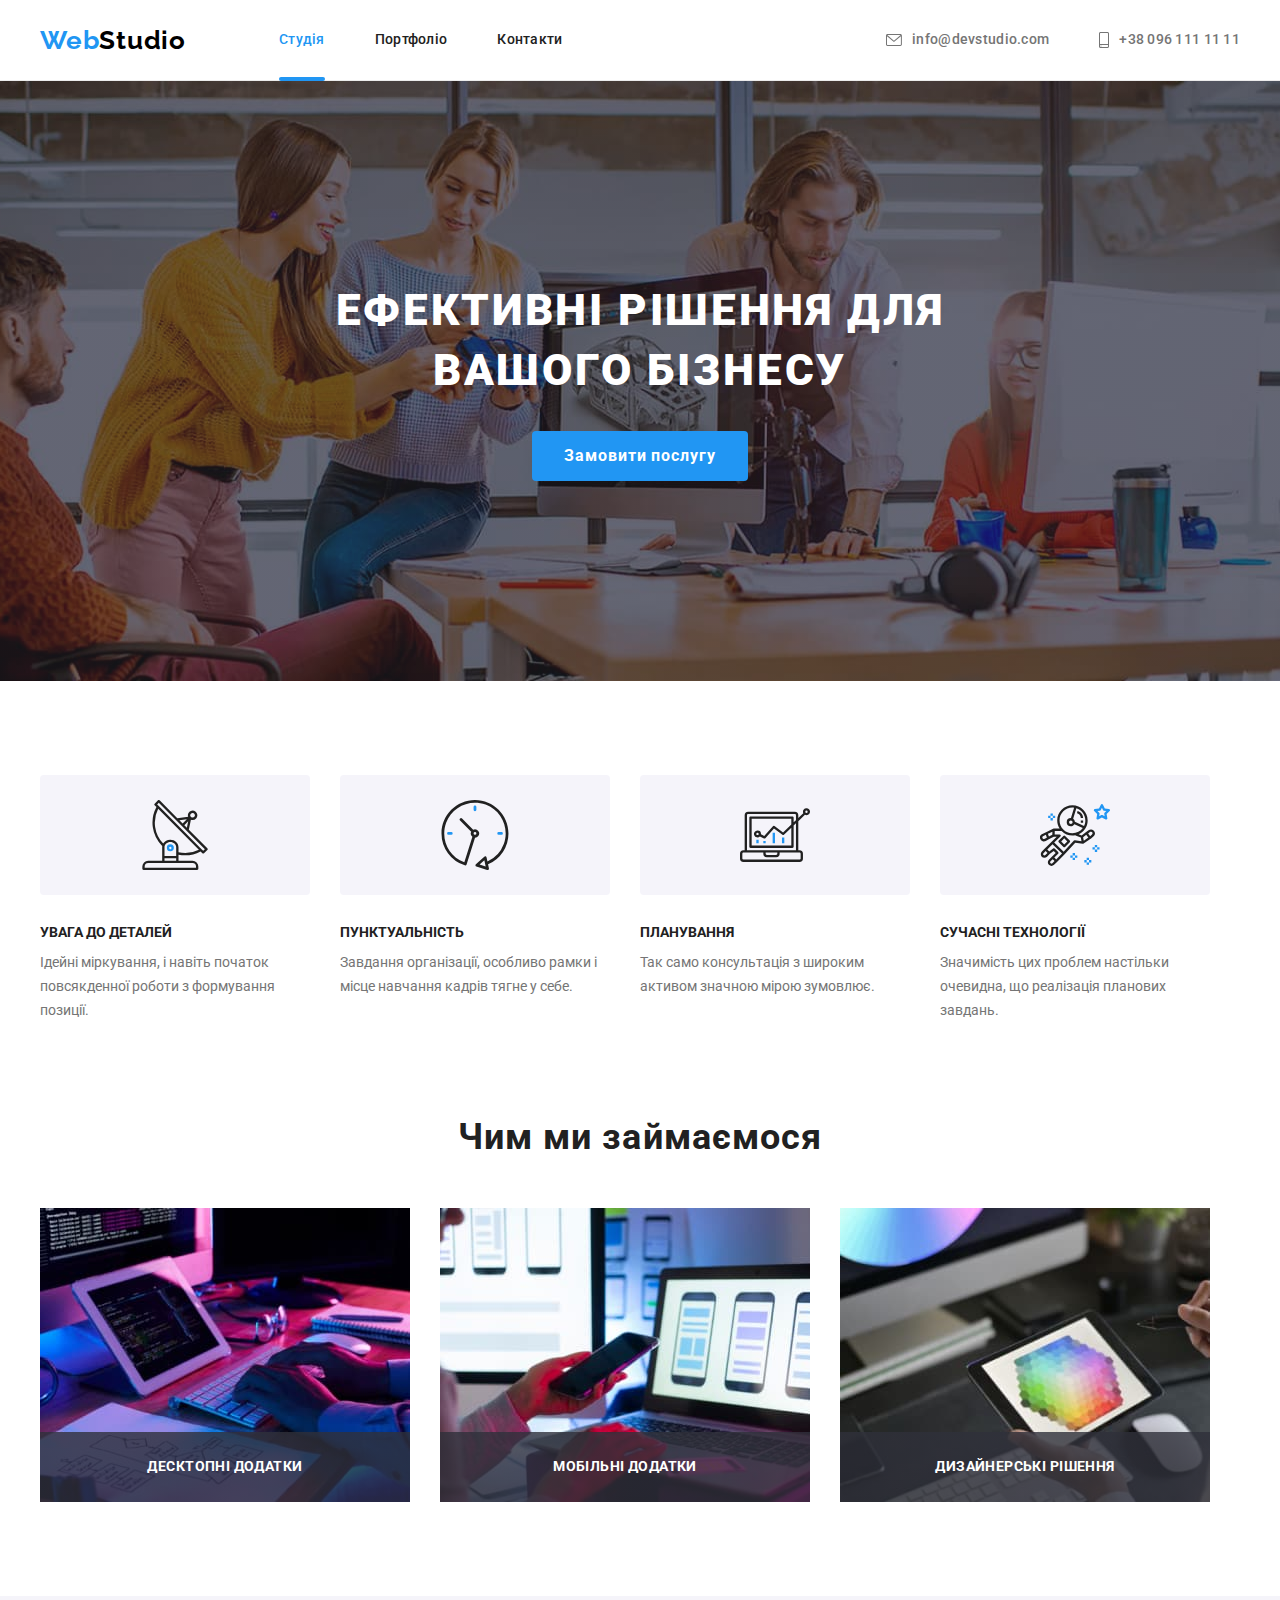
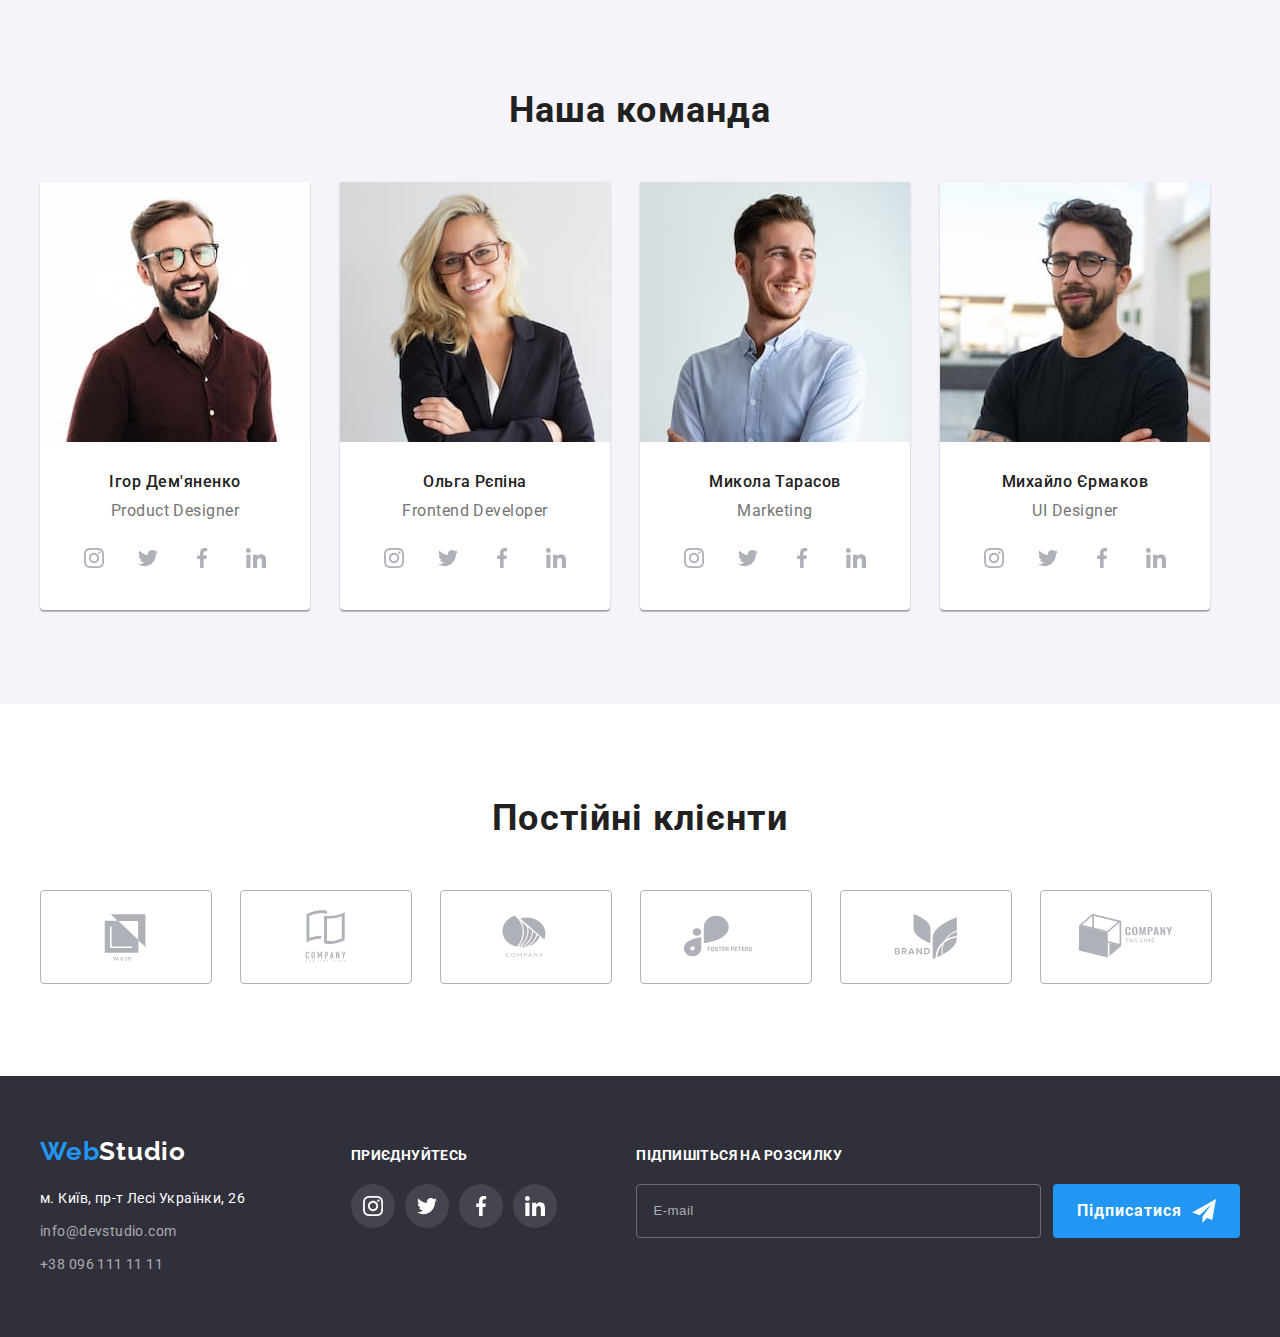
==== index.html @ 38f6484c "Cloned files from hw-06" ====
<!DOCTYPE html>
<html lang="uk">
  <head>
    <meta charset="UTF-8" />
    <meta http-equiv="X-UA-Compatible" content="IE=edge" />
    <meta name="viewport" content="width=device-width, initial-scale=1.0" />
    <title>WebStudio</title>
    <link
      rel="stylesheet"
      href="https://cdnjs.cloudflare.com/ajax/libs/modern-normalize/1.1.0/modern-normalize.min.css"
      integrity="sha512-wpPYUAdjBVSE4KJnH1VR1HeZfpl1ub8YT/NKx4PuQ5NmX2tKuGu6U/JRp5y+Y8XG2tV+wKQpNHVUX03MfMFn9Q=="
      crossorigin="anonymous"
      referrerpolicy="no-referrer"
    />
    <link rel="stylesheet" href="./css/styles.css" />
    <link rel="stylesheet" href="./sass/main.scss" />
    <link rel="preconnect" href="https://fonts.googleapis.com" />
    <link rel="preconnect" href="https://fonts.gstatic.com" crossorigin />
    <link
      href="https://fonts.googleapis.com/css2?family=Raleway:wght@700&family=Roboto:wght@400;500;700;900&display=swap"
      rel="stylesheet"
    />
  </head>
  <body>
    <header class="header">
      <div class="container">
        <nav class="header-navigation">
          <a href="#" class="header-logo"
            ><span class="logo-web">Web</span>Studio</a
          >
          <ul class="nav-list">
            <li><a href="#" class="nav-link active">Студія</a></li>
            <li><a href="./portfolio.html" class="nav-link">Портфоліо</a></li>
            <li><a href="#" class="nav-link">Контакти</a></li>
          </ul>
        </nav>
        <ul class="contacts-list">
          <li class="contact-item">
            <a class="contact-header-link" href="mailto:info@devstudio.com"
              ><svg class="contacts-icon" width="16" height="12">
                <use href="./images/symbol-defs.svg#icon-envelope"></use></svg
              >info@devstudio.com</a
            >
          </li>
          <li class="contact-item">
            <a class="contact-header-link" href="tel:+380961111111"
              ><svg class="contacts-icon" width="10" height="16">
                <use href="./images/symbol-defs.svg#icon-smartphone"></use></svg
              >+38 096 111 11 11</a
            >
          </li>
        </ul>
      </div>
    </header>
    <main class="main">
      <section class="hero">
        <div class="container">
          <h1 class="hero-title">Ефективні рішення для вашого бізнесу</h1>
          <button type="button" class="button" data-modal-open>
            Замовити послугу
          </button>
        </div>
      </section>
      <section class="benefits">
        <div class="container">
          <h2 class="visualy-hidden">Наші переваги</h2>
          <ul class="benefits-list">
            <li class="benefits-item">
              <h3 class="benefits-title">УВАГА ДО ДЕТАЛЕЙ</h3>
              <p class="benefits-description">
                Ідейні міркування, і навіть початок повсякденної роботи з
                формування позиції.
              </p>
            </li>
            <li class="benefits-item">
              <h3 class="benefits-title">ПУНКТУАЛЬНІСТЬ</h3>
              <p class="benefits-description">
                Завдання організації, особливо рамки і місце навчання кадрів
                тягне у себе.
              </p>
            </li>
            <li class="benefits-item">
              <h3 class="benefits-title">ПЛАНУВАННЯ</h3>
              <p class="benefits-description">
                Так само консультація з широким активом значною мірою зумовлює.
              </p>
            </li>
            <li class="benefits-item">
              <h3 class="benefits-title">СУЧАСНІ ТЕХНОЛОГІЇ</h3>
              <p class="benefits-description">
                Значимість цих проблем настільки очевидна, що реалізація
                планових завдань.
              </p>
            </li>
          </ul>
        </div>
      </section>
      <section class="projects">
        <div class="container">
          <h2 class="projects-title">Чим ми займаємося</h2>
          <ul class="projects-list">
            <li class="projects-item">
              <img
                src="./images/desktop-apps.jpg"
                alt="Десктопні додатки"
                width="370"
              />
              <p class="projects-description">десктопні додатки</p>
            </li>
            <li class="projects-item">
              <img
                src="./images/mobile-apps.jpg"
                alt="Мобільні додатки"
                width="370"
              />
              <p class="projects-description">мобільні додатки</p>
            </li>
            <li class="projects-item">
              <img
                src="./images/design-solutions.jpg"
                alt="Дизайнерські рішення"
                width="370"
              />
              <p class="projects-description">дизайнерські рішення</p>
            </li>
          </ul>
        </div>
      </section>
      <section class="team">
        <div class="container">
          <h2 class="team-title">Наша команда</h2>
          <ul class="team-list">
            <li class="team-item">
              <img
                src="./images/ihor-demianenko.jpg"
                alt="Ігор Дем'яненко"
                width="270"
              />
              <div>
                <h3 class="team-member">Ігор Дем'яненко</h3>
                <p lang="en" class="team-member-description">
                  Product Designer
                </p>
                <ul class="team-soc-list">
                  <li class="team-soc-list-item">
                    <a
                      class="team-soc-link"
                      href="https://www.instagram.com/"
                      target="_blank"
                      rel="noopener noreferrer nofolow"
                      ><svg class="team-soc-icon" width="20" height="20">
                        <use
                          href="./images/symbol-defs.svg#icon-instagram"
                        ></use></svg
                    ></a>
                  </li>
                  <li class="team-soc-list-item">
                    <a
                      class="team-soc-link"
                      href="https://twitter.com/?lang=uk"
                      target="_blank"
                      rel="noopener noreferrer nofolow"
                      ><svg class="team-soc-icon" width="20" height="20">
                        <use
                          href="./images/symbol-defs.svg#icon-twitter"
                        ></use></svg
                    ></a>
                  </li>
                  <li class="team-soc-list-item">
                    <a
                      class="team-soc-link"
                      href="https://www.facebook.com/"
                      target="_blank"
                      rel="noopener noreferrer nofolow"
                      ><svg class="team-soc-icon" width="20" height="20">
                        <use
                          href="./images/symbol-defs.svg#icon-facebook"
                        ></use></svg
                    ></a>
                  </li>
                  <li class="team-soc-list-item">
                    <a
                      class="team-soc-link"
                      href="https://www.linkedin.com/"
                      target="_blank"
                      rel="noopener noreferrer nofolow"
                      ><svg class="team-soc-icon" width="20" height="20">
                        <use
                          href="./images/symbol-defs.svg#icon-linkedin"
                        ></use></svg
                    ></a>
                  </li>
                </ul>
              </div>
            </li>
            <li class="team-item">
              <img
                src="./images/olha-repina.jpg"
                alt="Ольга Рєпіна"
                width="270"
              />
              <div>
                <h3 class="team-member">Ольга Рєпіна</h3>
                <p lang="en" class="team-member-description">
                  Frontend Developer
                </p>
                <ul class="team-soc-list">
                  <li class="team-soc-list-item">
                    <a
                      class="team-soc-link"
                      href="https://www.instagram.com/"
                      target="_blank"
                      rel="noopener noreferrer nofolow"
                      ><svg class="team-soc-icon" width="20" height="20">
                        <use
                          href="./images/symbol-defs.svg#icon-instagram"
                        ></use></svg
                    ></a>
                  </li>
                  <li class="team-soc-list-item">
                    <a
                      class="team-soc-link"
                      href="https://twitter.com/?lang=uk"
                      target="_blank"
                      rel="noopener noreferrer nofolow"
                      ><svg class="team-soc-icon" width="20" height="20">
                        <use
                          href="./images/symbol-defs.svg#icon-twitter"
                        ></use></svg
                    ></a>
                  </li>
                  <li class="team-soc-list-item">
                    <a
                      class="team-soc-link"
                      href="https://www.facebook.com/"
                      target="_blank"
                      rel="noopener noreferrer nofolow"
                      ><svg class="team-soc-icon" width="20" height="20">
                        <use
                          href="./images/symbol-defs.svg#icon-facebook"
                        ></use></svg
                    ></a>
                  </li>
                  <li class="team-soc-list-item">
                    <a
                      class="team-soc-link"
                      href="https://www.linkedin.com/"
                      target="_blank"
                      rel="noopener noreferrer nofolow"
                      ><svg class="team-soc-icon" width="20" height="20">
                        <use
                          href="./images/symbol-defs.svg#icon-linkedin"
                        ></use></svg
                    ></a>
                  </li>
                </ul>
              </div>
            </li>
            <li class="team-item">
              <img
                src="./images/mykola-tarasov.jpg"
                alt="Микола Тарасов"
                width="270"
              />
              <div>
                <h3 class="team-member">Микола Тарасов</h3>
                <p lang="en" class="team-member-description">Marketing</p>
                <ul class="team-soc-list">
                  <li class="team-soc-list-item">
                    <a
                      class="team-soc-link"
                      href="https://www.instagram.com/"
                      target="_blank"
                      rel="noopener noreferrer nofolow"
                      ><svg class="team-soc-icon" width="20" height="20">
                        <use
                          href="./images/symbol-defs.svg#icon-instagram"
                        ></use></svg
                    ></a>
                  </li>
                  <li class="team-soc-list-item">
                    <a
                      class="team-soc-link"
                      href="https://twitter.com/?lang=uk"
                      target="_blank"
                      rel="noopener noreferrer nofolow"
                      ><svg class="team-soc-icon" width="20" height="20">
                        <use
                          href="./images/symbol-defs.svg#icon-twitter"
                        ></use></svg
                    ></a>
                  </li>
                  <li class="team-soc-list-item">
                    <a
                      class="team-soc-link"
                      href="https://www.facebook.com/"
                      target="_blank"
                      rel="noopener noreferrer nofolow"
                      ><svg class="team-soc-icon" width="20" height="20">
                        <use
                          href="./images/symbol-defs.svg#icon-facebook"
                        ></use></svg
                    ></a>
                  </li>
                  <li class="team-soc-list-item">
                    <a
                      class="team-soc-link"
                      href="https://www.linkedin.com/"
                      target="_blank"
                      rel="noopener noreferrer nofolow"
                      ><svg class="team-soc-icon" width="20" height="20">
                        <use
                          href="./images/symbol-defs.svg#icon-linkedin"
                        ></use></svg
                    ></a>
                  </li>
                </ul>
              </div>
            </li>
            <li class="team-item">
              <img
                src="./images/myhailo-ermakov.jpg"
                alt="Михайло Єрмаков"
                width="270"
              />
              <div>
                <h3 class="team-member">Михайло Єрмаков</h3>
                <p lang="en" class="team-member-description">UI Designer</p>
                <ul class="team-soc-list">
                  <li class="team-soc-list-item">
                    <a
                      class="team-soc-link"
                      href="https://www.instagram.com/"
                      target="_blank"
                      rel="noopener noreferrer nofolow"
                      ><svg class="team-soc-icon" width="20" height="20">
                        <use
                          href="./images/symbol-defs.svg#icon-instagram"
                        ></use></svg
                    ></a>
                  </li>
                  <li class="team-soc-list-item">
                    <a
                      class="team-soc-link"
                      href="https://twitter.com/?lang=uk"
                      target="_blank"
                      rel="noopener noreferrer nofolow"
                      ><svg class="team-soc-icon" width="20" height="20">
                        <use
                          href="./images/symbol-defs.svg#icon-twitter"
                        ></use></svg
                    ></a>
                  </li>
                  <li class="team-soc-list-item">
                    <a
                      class="team-soc-link"
                      href="https://www.facebook.com/"
                      target="_blank"
                      rel="noopener noreferrer nofolow"
                      ><svg class="team-soc-icon" width="20" height="20">
                        <use
                          href="./images/symbol-defs.svg#icon-facebook"
                        ></use></svg
                    ></a>
                  </li>
                  <li class="team-soc-list-item">
                    <a
                      class="team-soc-link"
                      href="https://www.linkedin.com/"
                      target="_blank"
                      rel="noopener noreferrer nofolow"
                      ><svg class="team-soc-icon" width="20" height="20">
                        <use
                          href="./images/symbol-defs.svg#icon-linkedin"
                        ></use></svg
                    ></a>
                  </li>
                </ul>
              </div>
            </li>
          </ul>
        </div>
      </section>
      <section class="clients">
        <div class="container">
          <h2 class="clients-title">Постійні клієнти</h2>
          <ul class="clients-list">
            <li class="clients-item">
              <a
                class="clients-link"
                href="#"
                target="_blank"
                rel="noopener noreferrer nofolow"
              >
                <svg class="clients-icon" width="106" height="60">
                  <use href="./images/symbol-defs.svg#icon-company1"></use>
                </svg>
              </a>
            </li>
            <li class="clients-item">
              <a
                class="clients-link"
                href="#"
                target="_blank"
                rel="noopener noreferrer nofolow"
              >
                <svg class="clients-icon" width="106" height="60">
                  <use href="./images/symbol-defs.svg#icon-company2"></use>
                </svg>
              </a>
            </li>
            <li class="clients-item">
              <a
                class="clients-link"
                href="#"
                target="_blank"
                rel="noopener noreferrer nofolow"
              >
                <svg class="clients-icon" width="106" height="60">
                  <use href="./images/symbol-defs.svg#icon-company3"></use>
                </svg>
              </a>
            </li>
            <li class="clients-item">
              <a
                class="clients-link"
                href="#"
                target="_blank"
                rel="noopener noreferrer nofolow"
              >
                <svg class="clients-icon" width="106" height="60">
                  <use href="./images/symbol-defs.svg#icon-company4"></use>
                </svg>
              </a>
            </li>
            <li class="clients-item">
              <a
                class="clients-link"
                href="#"
                target="_blank"
                rel="noopener noreferrer nofolow"
              >
                <svg class="clients-icon" width="106" height="60">
                  <use href="./images/symbol-defs.svg#icon-company5"></use>
                </svg>
              </a>
            </li>
            <li class="clients-item">
              <a
                class="clients-link"
                href="#"
                target="_blank"
                rel="noopener noreferrer nofolow"
              >
                <svg class="clients-icon" width="106" height="60">
                  <use href="./images/symbol-defs.svg#icon-company6"></use>
                </svg>
              </a>
            </li>
          </ul>
        </div>
      </section>
    </main>
    <footer class="footer">
      <div class="container">
        <div class="footer-adress-section">
          <a href="#" class="footer-logo"
            ><span class="logo-web">Web</span>Studio</a
          >
          <address class="address">
            <ul class="address-list">
              <li class="address-item">
                <a
                  href="https://goo.gl/maps/hwoyvG3h6WkW7fARA"
                  target="_blank"
                  rel="noopener noreferrer nofolow"
                  class="map-link"
                >
                  м. Київ, пр-т Лесі Українки, 26
                </a>
              </li>
              <li class="address-item">
                <a href="mailto:info@devstudio.com" class="address-link"
                  >info@devstudio.com</a
                >
              </li>
              <li class="address-item">
                <a href="tel:+380961111111" class="address-link"
                  >+38 096 111 11 11</a
                >
              </li>
            </ul>
          </address>
        </div>
        <div class="footer-soc-section">
          <p class="footer-soc-description">приєднуйтесь</p>
          <ul class="footer-soc-list">
            <li class="footer-soc-list-item">
              <a
                class="footer-soc-link"
                href="https://www.instagram.com/"
                target="_blank"
                rel="noopener noreferrer nofolow"
                ><svg class="footer-soc-icon" width="20" height="20">
                  <use
                    href="./images/symbol-defs.svg#icon-instagram"
                  ></use></svg
              ></a>
            </li>
            <li class="footer-soc-list-item">
              <a
                class="footer-soc-link"
                href="https://twitter.com/?lang=uk"
                target="_blank"
                rel="noopener noreferrer nofolow"
                ><svg class="footer-soc-icon" width="20" height="20">
                  <use href="./images/symbol-defs.svg#icon-twitter"></use></svg
              ></a>
            </li>
            <li class="footer-soc-list-item">
              <a
                class="footer-soc-link"
                href="https://www.facebook.com/"
                target="_blank"
                rel="noopener noreferrer nofolow"
                ><svg class="footer-soc-icon" width="20" height="20">
                  <use href="./images/symbol-defs.svg#icon-facebook"></use></svg
              ></a>
            </li>
            <li class="footer-soc-list-item">
              <a
                class="footer-soc-link"
                href="https://www.linkedin.com/"
                target="_blank"
                rel="noopener noreferrer nofolow"
                ><svg class="footer-soc-icon" width="20" height="20">
                  <use href="./images/symbol-defs.svg#icon-linkedin"></use></svg
              ></a>
            </li>
          </ul>
        </div>
        <div class="foter-sub-section">
          <p class="footer-sub-description">Підпишіться на розсилку</p>
          <div class="footer-sub-form">
            <input class="footer-sub-input" type="text" placeholder="E-mail" />
            <button class="button subscribe">
              Підписатися
              <svg width="24" height="24">
                <use href="./images/symbol-defs.svg#icon-plain"></use>
              </svg>
            </button>
          </div>
        </div>
      </div>
    </footer>
    <div class="backdrop is-hidden" data-modal>
      <div class="modal-window">
        <button class="close-modal" type="button" data-modal-close>
          <svg class="close-icon" width="18" height="18">
            <use href="./images/symbol-defs.svg#icon-close"></use>
          </svg>
        </button>
        <p class="modal-title">Залиште свої дані, ми вам передзвонимо</p>
        <form class="modal-form">
          <div class="modal-field">
            <label class="modal-lable" for="user-name">Ім'я</label>
            <div class="input-wrap">
              <input
                class="modal-input"
                type="text"
                name="user-name"
                id="user-name"
              />
              <svg class="modal-icon" width="18" height="18">
                <use href="./images/symbol-defs.svg#icon-user"></use>
              </svg>
            </div>
          </div>
          <div class="modal-field">
            <label class="modal-lable" for="user-tel">Телефон</label>
            <div class="input-wrap">
              <input
                class="modal-input"
                type="text"
                name="user-tel"
                id="user-tel"
              />
              <svg class="modal-icon" width="18" height="18">
                <use href="./images/symbol-defs.svg#icon-phone"></use>
              </svg>
            </div>
          </div>
          <div class="modal-field">
            <label class="modal-lable" for="user-email">Пошта</label>
            <div class="input-wrap">
              <input
                class="modal-input"
                type="text"
                name="user-email"
                id="user-email"
              />
              <svg class="modal-icon" width="18" height="18">
                <use href="./images/symbol-defs.svg#icon-email"></use>
              </svg>
            </div>
          </div>
          <div class="modal-textarea-wrap">
            <label class="modal-lable" for="user-comments">Коментар</label>
            <textarea
              class="modal-textarea"
              name="user-comments"
              placeholder="Введіть текст"
              id="user-comments"
            ></textarea>
          </div>
          <div class="modal-conditions-wrap">
            <input
              class="input-check visualy-hidden"
              type="checkbox"
              name="conditions"
              id="conditions"
            />
            <label class="form-conditions" for="conditions">
              <span>
                <svg class="modal-check-icon" width="16" height="15">
                  <use href="./images/symbol-defs.svg#icon-checkbox"></use>
                </svg>
              </span>
              Погоджуюся з розсилкою та приймаю
            </label>
            <a class="form-conditions-link" href="#">Умови договору</a>
          </div>
          <div class="modal-button-wrap">
            <button class="button modal" type="submit">Відправити</button>
          </div>
        </form>
      </div>
    </div>
    <script src="./js/modal.js"></script>
  </body>
</html>
---- css/styles.css ----
/* колір заголовків #212121 */
/* колір вторинного тексту #757575 */
/* колір акцентів #2196F3 */
/* колір ховеру фокусу #188ce8 */
/* колір основного фона #FFFFFF */
/* колір вторинного фона #2F303A */
/* колір акцентованого фону #F5F4FA */
/* колір обводки #eeeeee */

:root {
  --title-text-color: #212121;
  --paragraph-text-color: #757575;
  --secondary-text-color: #ffffff;
  --accent-color: #2196f3;
  --hover-focus-color: #188ce8;
  --background-main-color: #ffffff;
  --background-footer-color: #2f303a;
  --background-secondary-color: #f5f4fa;
  --border-item-color: #eeeeee;
  --secondary-icon-color: #afb1b8;
  --main-font: 'Roboto';
}

p,
h1,
h2,
h3,
h4,
h5,
h6 {
  margin: 0;
}

ul,
ol {
  margin: 0;
  padding-left: 0;
}

address {
  font-style: normal;
}

img {
  display: block;
  max-width: 100%;
  height: auto;
}

body {
  margin: 0;
  background: var(--background-main-color);
  color: var(--title-text-color);
  font-family: var(--main-font), sans-serif;
}
.container {
  margin: 0 auto;
  width: 1200px;
  padding-left: 15px;
  padding-right: 15px;
}

/* ---------------------- buttons ---------------------- */
.button {
  padding: 10px 32px;
  border-radius: 4px;
  border: 0px;
  font-family: inherit;
  font-weight: 700;
  font-size: 16px;
  line-height: 1.88;
  letter-spacing: 0.06em;
  color: var(--secondary-text-color);
  background-color: var(--accent-color);
  cursor: pointer;
  transition-property: background-color;
  transition-duration: 250ms;
  transition-timing-function: cubic-bezier(0.4, 0, 0.2, 1);
}
.modal {
  padding: 10px 52px;
}
.subscribe {
  padding: 10px 24px;
  display: flex;
  align-items: center;
  gap: 10px;
  fill: var(--background-main-color);
}
.button:hover {
  background-color: var(--hover-focus-color);
}
.button:focus {
  background-color: var(--hover-focus-color);
}
.button-secondary {
  padding: 6px 25px;
  border-radius: 4px;
  border: 0px;
  font-family: inherit;
  font-weight: 500;
  font-size: 16px;
  line-height: 1.62;
  color: var(--title-text-color);
  background-color: var(--background-secondary-color);
  cursor: pointer;
  transition-property: color, background-color, box-shadow;
  transition-duration: 250ms;
  transition-timing-function: cubic-bezier(0.4, 0, 0.2, 1);
}
.button-secondary:hover {
  color: var(--secondary-text-color);
  background-color: var(--accent-color);
  box-shadow: 0px 3px 1px rgba(0, 0, 0, 0.1), 0px 1px 2px rgba(0, 0, 0, 0.08),
    0px 2px 2px rgba(0, 0, 0, 0.12);
}
.button-secondary:focus {
  color: var(--secondary-text-color);
  background-color: var(--accent-color);
  box-shadow: 0px 3px 1px rgba(0, 0, 0, 0.1), 0px 1px 2px rgba(0, 0, 0, 0.08),
    0px 2px 2px rgba(0, 0, 0, 0.12);
}

/* ----------------------- header ---------------------- */
.header {
  background: var(--background-main-color);
  border-bottom: 1px solid #ececec;
}

.header > .container {
  display: flex;
  justify-content: space-between;
}
.header-navigation {
  display: flex;
  align-items: center;
}
.header-logo {
  margin-right: 93px;

  font-family: 'Raleway';
  font-weight: 700;
  font-size: 26px;
  line-height: 1.19;
  text-decoration: none;
  letter-spacing: 0.03em;

  color: #000000;
}
.logo-web {
  color: var(--accent-color);
}

/* ------------------------------ navigation ---------------------------------- */
.nav-list {
  display: flex;
  list-style: none;
  gap: 50px;
}
.nav-link {
  display: block;
  padding-top: 32px;
  padding-bottom: 32px;
  font-weight: 500;
  font-size: 14px;
  line-height: 1.14;
  letter-spacing: 0.02em;
  text-decoration: none;
  color: var(--title-text-color);
  outline: 0;
  position: relative;

  transition-property: color;
  transition-duration: 250ms;
  transition-timing-function: cubic-bezier(0.4, 0, 0.2, 1);
}

.nav-link:hover {
  color: var(--accent-color);
}

.nav-link:focus {
  color: var(--accent-color);
}

.nav-link.active {
  color: var(--accent-color);
}

.nav-link::before {
  content: '';
  width: 100%;
  height: 4px;
  border-radius: 2px;
  background-color: var(--accent-color);
  position: absolute;
  bottom: -1px;
  transform: scaleX(0);
  opacity: 0;
  transition-property: transform, opacity;
  transition-duration: 250ms;
  transition-timing-function: cubic-bezier(0.4, 0, 0.2, 1);
}
.nav-link:hover::before,
.nav-link:focus::before {
  transform: scaleX(1);
  opacity: 1;
}

.active::before {
  transform: scaleX(1);
  opacity: 1;
}

/* ---------------------------- header contacts ------------------------------- */
.contacts-list {
  display: flex;
  align-items: center;
  gap: 50px;
  list-style: none;
}

.contact-header-link {
  display: flex;
  align-items: center;
  gap: 10px;
  padding-top: 32px;
  padding-bottom: 32px;
  font-weight: 500;
  font-size: 14px;
  line-height: 1.14;
  letter-spacing: 0.02em;
  color: var(--paragraph-text-color);
  text-decoration: none;
  outline: 0;

  transition-property: color;
  transition-duration: 250ms;
  transition-timing-function: cubic-bezier(0.4, 0, 0.2, 1);
}

.contacts-icon {
  fill: currentColor;
  transition-property: fill;
  transition-duration: 250ms;
  transition-timing-function: cubic-bezier(0.4, 0, 0.2, 1);
}

.contact-header-link:hover,
.contact-header-link:focus {
  color: var(--accent-color);
}

/* --------------------------------- hero ------------------------------------- */
.hero {
  padding-top: 200px;
  padding-bottom: 200px;
  margin: 0 auto;

  text-align: center;
  background-color: var(--background-footer-color);
  background-image: linear-gradient(
      rgba(47, 48, 58, 0.4),
      rgba(47, 48, 58, 0.4)
    ),
    url(../images/hero-background.jpg);
  background-repeat: no-repeat;
  background-position: center;
  background-size: cover;
  max-width: 1600px;
}

.hero-title {
  margin-bottom: 30px;
  margin-left: auto;
  margin-right: auto;
  width: 696px;

  font-weight: 900;
  font-size: 44px;
  line-height: 1.36;

  letter-spacing: 0.06em;
  text-transform: uppercase;

  color: var(--secondary-text-color);
}

/* -------------------------------- benefits ---------------------------------- */
.benefits {
  padding-top: 94px;
  padding-bottom: 94px;
}
.visualy-hidden {
  position: absolute;
  white-space: nowrap;
  width: 1px;
  height: 1px;
  overflow: hidden;
  border: 0;
  padding: 0;
  clip: rect(0 0 0 0);
  clip-path: inset(50%);
  margin: -1px;
}

.benefits-list {
  display: flex;
  gap: 30px;
  list-style: none;
}
.benefits-item {
  width: 270px;
}

.benefits-item:nth-child(1)::before {
  content: '';
  display: block;
  width: 270px;
  height: 120px;
  border-radius: 4px;
  background-image: url(../images/sputnik.svg);
  background-color: var(--background-secondary-color);
  background-repeat: no-repeat;
  background-position: center;
  margin-bottom: 30px;
}

.benefits-item:nth-child(2)::before {
  content: '';
  display: block;
  width: 270px;
  height: 120px;
  border-radius: 4px;
  background-image: url(../images/clock.svg);
  background-color: var(--background-secondary-color);
  background-repeat: no-repeat;
  background-position: center;
  margin-bottom: 30px;
}
.benefits-item:nth-child(3)::before {
  content: '';
  display: block;
  width: 270px;
  height: 120px;
  border-radius: 4px;
  background-image: url(../images/diagram.svg);
  background-color: var(--background-secondary-color);
  background-repeat: no-repeat;
  background-position: center;
  margin-bottom: 30px;
}
.benefits-item:nth-child(4)::before {
  content: '';
  display: block;
  width: 270px;
  height: 120px;
  border-radius: 4px;
  background-image: url(../images/astronaut.svg);
  background-color: var(--background-secondary-color);
  background-repeat: no-repeat;
  background-position: center;
  margin-bottom: 30px;
}

.benefits-title {
  margin-bottom: 10px;

  font-weight: 700;
  font-size: 14px;
  line-height: 1.14;
  text-transform: uppercase;
}
.benefits-description {
  font-size: 14px;
  line-height: 1.71;
  color: var(--paragraph-text-color);
}

/* ------------------------------- projects ----------------------------------- */
.projects {
  padding-top: 0px;
  padding-bottom: 94px;
}
.projects-title {
  margin-bottom: 50px;

  font-weight: 700;
  font-size: 36px;
  line-height: 1.16;
  text-align: center;
  letter-spacing: 0.03em;
}
.projects-list {
  display: flex;
  gap: 30px;

  list-style: none;
}

.projects-item {
  position: relative;
}

.projects-description {
  font-weight: 700;
  font-size: 14px;
  line-height: 1.14;
  letter-spacing: 0.03em;
  text-align: center;
  text-transform: uppercase;
  color: var(--secondary-text-color);

  position: absolute;
  bottom: 0;
  width: 100%;
  height: 70px;
  display: flex;
  align-items: center;
  justify-content: center;

  background-image: linear-gradient(
    rgba(47, 48, 58, 0.8),
    rgba(47, 48, 58, 0.8)
  );
}

/* --------------------------------- team ------------------------------------- */
.team {
  padding-top: 94px;
  padding-bottom: 94px;

  background-color: var(--background-secondary-color);
}
.team-title {
  margin-bottom: 50px;

  font-weight: 700;
  font-size: 36px;
  line-height: 1.16;
  text-align: center;
  letter-spacing: 0.03em;
}
.team-list {
  display: flex;
  gap: 30px;
  list-style: none;
}
.team-item {
  border-radius: 0px 0px 4px 4px;
  box-shadow: 0px 1px 3px rgba(0, 0, 0, 0.12), 0px 1px 1px rgba(0, 0, 0, 0.14),
    0px 2px 1px rgba(0, 0, 0, 0.2);

  text-align: center;

  width: 270px;
  background-color: var(--background-main-color);
}

.team-item > div {
  padding-top: 30px;
  padding-bottom: 30px;
}

.team-member {
  margin-bottom: 10px;

  font-weight: 500;
  font-size: 16px;
  line-height: 1.19;

  letter-spacing: 0.03em;
}
.team-member-description {
  line-height: 1.19;
  letter-spacing: 0.03em;

  margin-bottom: 16px;

  color: var(--paragraph-text-color);
}

.team-soc-list {
  display: flex;
  justify-content: center;
  gap: 10px;
  list-style: none;
}
.team-soc-list-item {
  width: 44px;
  height: 44px;
}

.team-soc-link {
  width: 100%;
  height: 100%;
  display: flex;
  justify-content: center;
  align-items: center;
  border-radius: 50%;
  fill: var(--secondary-icon-color);
  outline: 0;

  transition-property: fill, background-color;
  transition-duration: 250ms;
  transition-timing-function: cubic-bezier(0.4, 0, 0.2, 1);
}

.team-soc-link:focus,
.team-soc-link:hover {
  background-color: var(--accent-color);
  fill: #ffffff;
}

/* ------------------------------ clients ------------------------------------ */
.clients {
  padding-top: 94px;
  padding-bottom: 94px;
}

.clients-title {
  margin-bottom: 50px;

  font-weight: 700;
  font-size: 36px;
  line-height: 1.16;
  text-align: center;
  letter-spacing: 0.03em;
}

.clients-list {
  display: flex;
  gap: 30px;
  list-style: none;
}

.clients-item {
  width: 170px;
  height: 92px;
}

.clients-link {
  display: flex;
  width: 100%;
  height: 100%;
  border: 1px solid var(--secondary-icon-color);
  border-radius: 4px;
  align-items: center;
  justify-content: center;
  transition-property: border;
  transition-duration: 250ms;
  transition-timing-function: cubic-bezier(0.4, 0, 0.2, 1);
  outline: 0;
}

.clients-icon {
  fill: var(--secondary-icon-color);
  transition-property: fill;
  transition-duration: 250ms;
  transition-timing-function: cubic-bezier(0.4, 0, 0.2, 1);
}

.clients-link:hover .clients-icon {
  fill: var(--hover-focus-color);
}
.clients-link:focus .clients-icon {
  fill: var(--hover-focus-color);
}
.clients-link:hover {
  border: 1px solid var(--hover-focus-color);
}
.clients-link:focus {
  border: 1px solid var(--hover-focus-color);
}

/* ------------------------------- footer ------------------------------------ */
.footer {
  padding: 60px 0px;
  background-color: var(--background-footer-color);
}

.footer > .container {
  display: flex;
  align-items: baseline;
}
.footer-adress-section {
  margin-right: auto;
}
.footer-logo {
  display: inline-block;
  margin-bottom: 20px;
  font-family: 'Raleway';
  font-weight: 700;
  font-size: 26px;
  line-height: 1.19;
  text-decoration: none;
  letter-spacing: 0.03em;
  color: var(--secondary-text-color);
  text-decoration: none;
}
.address {
  width: 231px;
  font-style: normal;
}
.address-list {
  list-style: none;
}
.address-item:not(:last-child) {
  margin-bottom: 9px;
}
.map-link {
  font-size: 14px;
  line-height: 1.71;
  letter-spacing: 0.03em;
  color: var(--secondary-text-color);
  text-decoration: none;

  transition-property: color;
  transition-duration: 250ms;
  transition-timing-function: cubic-bezier(0.4, 0, 0.2, 1);
}
.map-link:hover {
  color: var(--accent-color);
}
.map-link:focus {
  color: var(--accent-color);
}
.address-link {
  font-size: 14px;
  line-height: 1.71;
  letter-spacing: 0.03em;
  color: rgba(255, 255, 255, 0.6);
  text-decoration: none;
  transition-property: color;
  transition-duration: 250ms;
  transition-timing-function: cubic-bezier(0.4, 0, 0.2, 1);
}
.address-link:hover {
  color: var(--accent-color);
}
.address-link:focus {
  color: var(--accent-color);
}
.footer-soc-section {
  margin-right: auto;
}
.footer-soc-description {
  margin-bottom: 20px;
  font-weight: 700;
  font-size: 14px;
  line-height: 1.14;
  letter-spacing: 0.03em;
  text-transform: uppercase;
  color: var(--secondary-text-color);
}
.footer-soc-list {
  display: flex;
  gap: 10px;
  list-style: none;
}
.footer-soc-list-item {
  width: 44px;
  height: 44px;
}

.footer-soc-link {
  display: flex;
  justify-content: center;
  align-items: center;
  border-radius: 50%;
  background-color: rgba(255, 255, 255, 0.1);
  width: 100%;
  height: 100%;
  fill: #ffffff;
  outline: 0;
  transition-property: background-color;
  transition-duration: 250ms;
  transition-timing-function: cubic-bezier(0.4, 0, 0.2, 1);
}
.footer-soc-link:hover,
.footer-soc-link:focus {
  background-color: var(--hover-focus-color);
  border-radius: 50%;
}
.footer-sub-description {
  margin-bottom: 20px;
  font-weight: 700;
  font-size: 14px;
  line-height: 1.14;
  letter-spacing: 0.03em;
  text-transform: uppercase;
  color: var(--secondary-text-color);
}
.footer-sub-form {
  display: flex;
  gap: 12px;
}
.footer-sub-input {
  color: var(--secondary-text-color);
  line-height: 1.25;
  letter-spacing: 0.03em;
  width: 385px;
  height: 50px;
  border: 1px solid rgba(255, 255, 255, 0.3);
  border-radius: 4px;
  background-color: transparent;
  padding-left: 16px;
  outline: none;
  transition-property: border-color;
  transition-duration: 250ms;
  transition-timing-function: cubic-bezier(0.4, 0, 0.2, 1);
}
.footer-sub-input::placeholder {
  line-height: 1.25;
  letter-spacing: 0.03em;
  color: rgba(255, 255, 255, 0.6);
}
.footer-sub-input:hover,
.footer-sub-input:focus {
  border-color: var(--accent-color);
}

/* --------------------- portfolio second page -------------------- */
.portfolio {
  padding-top: 94px;
  padding-bottom: 94px;
}
.filter-buttons {
  display: flex;
  gap: 8px;
  justify-content: center;
  text-align: center;
  margin-bottom: 50px;
  list-style: none;
}

.portfolio-list {
  display: flex;
  flex-wrap: wrap;
  gap: 30px;
  list-style: none;
}

.portfolio-item {
  width: 370px;
}

.portfolio-link {
  display: block;
  text-decoration: none;
  outline: 0;

  transition-property: box-shadow;
  transition-duration: 250ms;
  transition-timing-function: cubic-bezier(0.4, 0, 0.2, 1);
}

.portfolio-link:hover,
.portfolio-link:focus {
  box-shadow: 0px 1px 1px rgba(0, 0, 0, 0.12), 0px 4px 4px rgba(0, 0, 0, 0.06),
    1px 4px 6px rgba(0, 0, 0, 0.16);
}

.portfolio-item-border {
  padding: 20px 24px;
  border-right: 1px solid var(--border-item-color);
  border-bottom: 1px solid var(--border-item-color);
  border-left: 1px solid var(--border-item-color);
}
.portfolio-title {
  margin-bottom: 4px;

  font-size: 18px;
  line-height: 2;
  letter-spacing: 0.06em;

  color: var(--title-text-color);
}
.portfolio-description {
  line-height: 1.88;
  letter-spacing: 0.03em;
  color: var(--paragraph-text-color);
}
.portfolio-animation-box {
  position: relative;
  overflow: hidden;
}
.overlay {
  display: flex;
  position: absolute;
  top: 0;
  height: 100%;
  padding: 63px 24px;
  overflow: auto;
  font-size: 18px;
  line-height: 1.56;
  letter-spacing: 0.03em;
  color: var(--secondary-text-color);
  background-color: rgba(33, 150, 243, 0.9);
  transform: translateY(101%);
  transition-property: transform;
  transition-duration: 250ms;
  transition-timing-function: cubic-bezier(0.4, 0, 0.2, 1);
}
.portfolio-link:hover .overlay,
.portfolio-link:focus .overlay {
  transform: translate(0);
}

/* ---------------------------- MODAL ------------------------------ */
.backdrop {
  width: 100%;
  height: 100%;
  background-color: rgba(0, 0, 0, 0.2);
  position: fixed;
  top: 0;
  transition-property: opacity, visibility;
  transition-duration: 250ms;
  transition-timing-function: cubic-bezier(0.4, 0, 0.2, 1);
}
.modal-window {
  width: 528px;
  min-height: 581px;
  background-color: var(--background-main-color);
  border-radius: 4px;
  position: absolute;
  top: 50%;
  left: 50%;
  padding: 40px;
  transform: translate(-50%, -50%) scale(1);
  transition-property: transform, border-radius;
  transition-duration: 250ms;
  transition-timing-function: cubic-bezier(0.4, 0, 0.2, 1);
}
.backdrop.is-hidden .modal-window {
  transform: translate(-50%, -50%) scale(0);
  border-radius: 50%;
}
.close-modal {
  width: 30px;
  height: 30px;
  border-radius: 50%;
  border: 1px solid rgba(0, 0, 0, 0.1);
  background-color: transparent;
  cursor: pointer;
  display: flex;
  align-items: center;
  justify-content: center;
  position: absolute;
  right: 8px;
  top: 8px;
  outline: 0;
  transition-property: background-color, fill;
  transition-duration: 250ms;
  transition-timing-function: cubic-bezier(0.4, 0, 0.2, 1);
}
.close-modal:hover,
.close-modal:focus {
  background-color: var(--accent-color);
  fill: var(--background-main-color);
}

.is-hidden {
  opacity: 0;
  visibility: hidden;
  pointer-events: none;
}
.modal-title {
  font-weight: 700;
  font-size: 20px;
  line-height: 1.15;
  text-align: center;
  letter-spacing: 0.03em;
  margin-bottom: 12px;
}
.modal-input {
  width: 100%;
  height: 40px;
  padding-left: 42px;
  border: 1px solid rgba(33, 33, 33, 0.2);
  border-radius: 4px;
  font-size: 12px;
  line-height: 14px;
  letter-spacing: 1.16;
  outline: transparent;
  transition-property: border-color;
  transition-duration: 250ms;
  transition-timing-function: cubic-bezier(0.4, 0, 0.2, 1);
}
.modal-input:focus,
.modal-input:hover {
  border-color: var(--accent-color);
}
.modal-input:focus + .modal-icon,
.modal-input:hover + .modal-icon {
  fill: var(--accent-color);
}
.modal-textarea {
  width: 100%;
  height: 120px;
  padding: 12px 16px;
  border: 1px solid rgba(33, 33, 33, 0.2);
  border-radius: 4px;
  resize: none;
  font-size: 12px;
  line-height: 14px;
  letter-spacing: 1.16;
  outline: transparent;
  transition-property: border-color;
  transition-duration: 250ms;
  transition-timing-function: cubic-bezier(0.4, 0, 0.2, 1);
}
.modal-textarea:focus,
.modal-textarea:hover {
  border-color: var(--accent-color);
}
.modal-textarea::placeholder {
  font-size: 12px;
  line-height: 14px;
  letter-spacing: 1.16;
  color: rgba(117, 117, 117, 0.5);
}
.modal-textarea-wrap {
  margin-bottom: 20px;
}
.modal-lable {
  font-size: 12px;
  line-height: 1.16;
  letter-spacing: 0.01em;
  color: var(--paragraph-text-color);
}
.modal-field {
  margin-bottom: 10px;
}
.input-wrap {
  position: relative;
  display: flex;
  align-items: center;
}
.modal-icon {
  position: absolute;
  left: 12px;
  top: 50%;
  transform: translateY(-50%);
}
.modal-conditions-wrap {
  display: flex;
  margin-bottom: 30px;
  align-items: center;
  justify-content: center;
}
.form-conditions {
  font-size: 14px;
  line-height: 1.71;
  letter-spacing: 0.03em;
  color: var(--paragraph-text-color);
  display: flex;
  align-items: center;
  gap: 8px;
}
.form-conditions-link {
  font-size: 14px;
  line-height: 1.71;
  letter-spacing: 0.03em;
  color: var(--accent-color);
  margin-left: 5px;
}
.modal-button-wrap {
  text-align: center;
}

.form-conditions span {
  width: 16px;
  height: 15px;
  border: 2px solid var(--title-text-color);
  border-radius: 2px;
  display: flex;
  align-items: center;
  justify-content: center;
  fill: transparent;
}

.input-check:checked + .form-conditions span {
  fill: var(--background-main-color);
  background-color: var(--accent-color);
  border-color: transparent;
}

.input-check:focus + .form-conditions span {
  border-color: var(--accent-color);
}
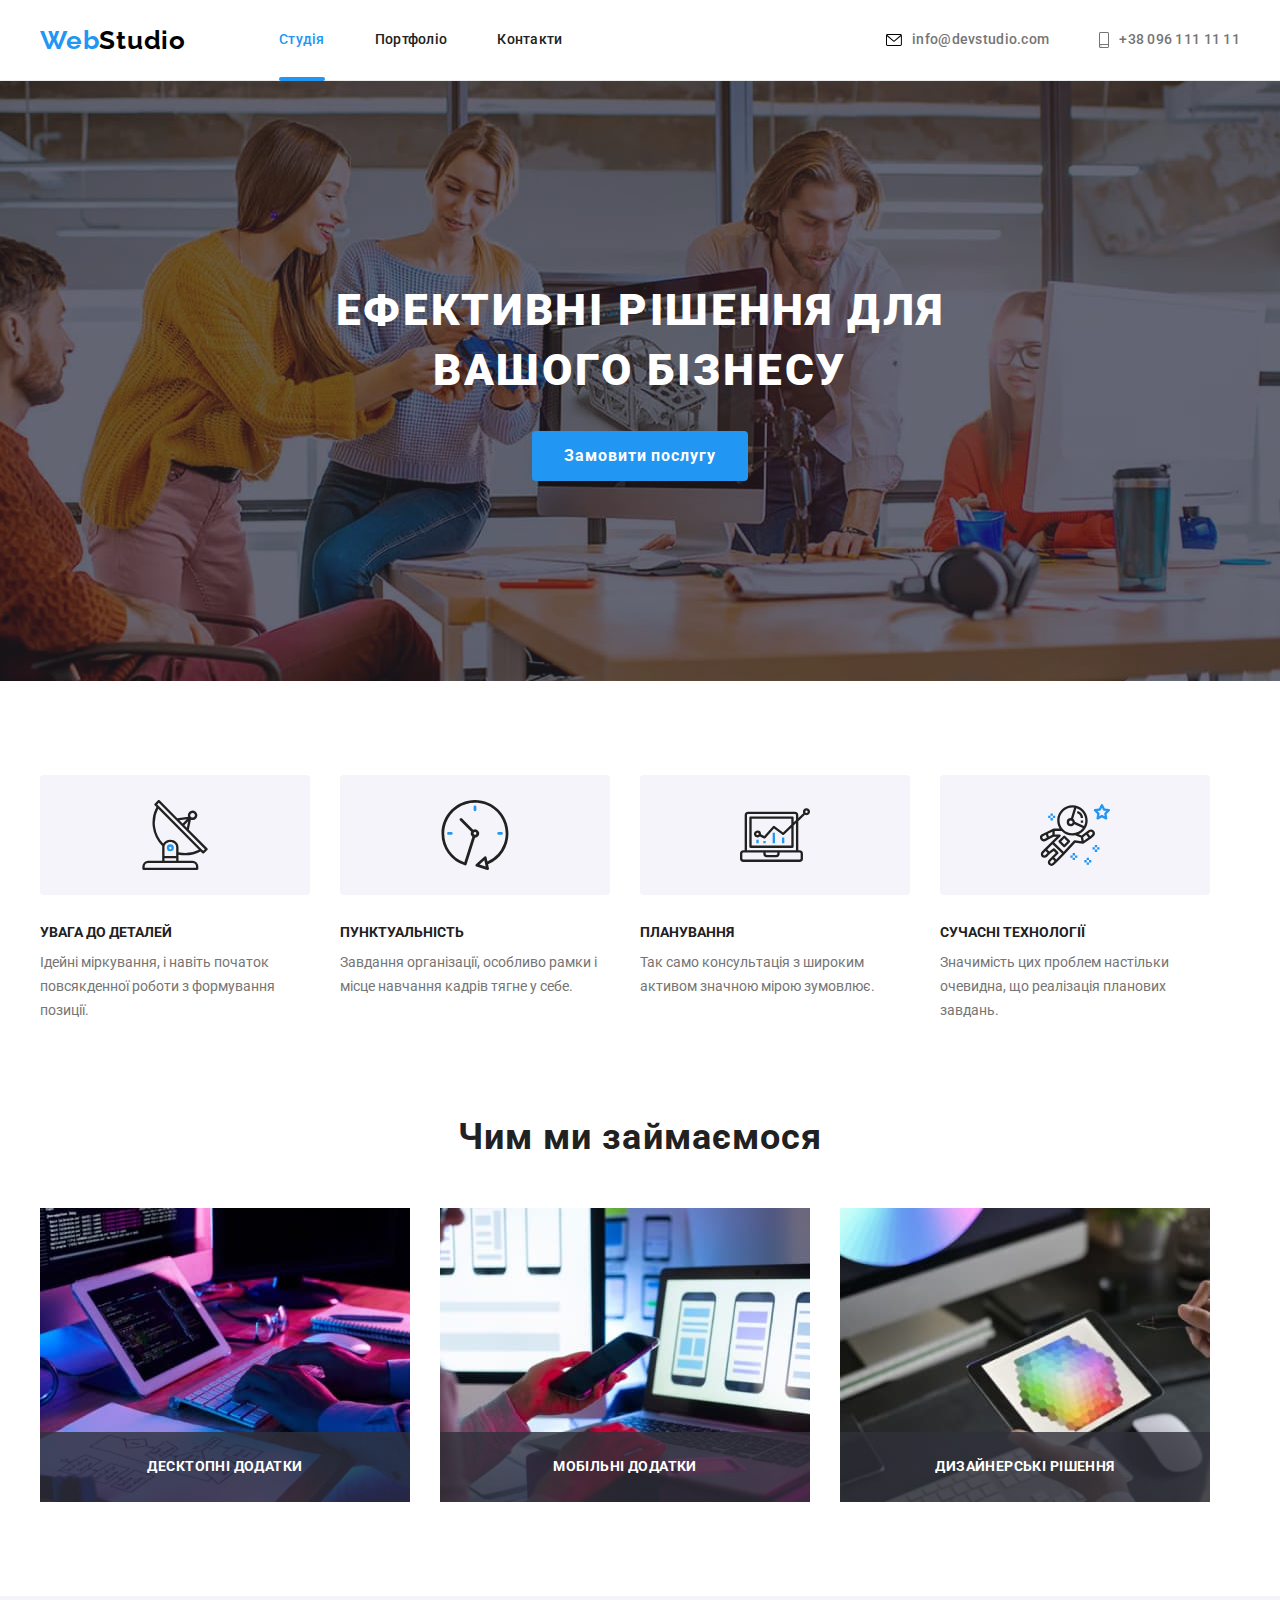
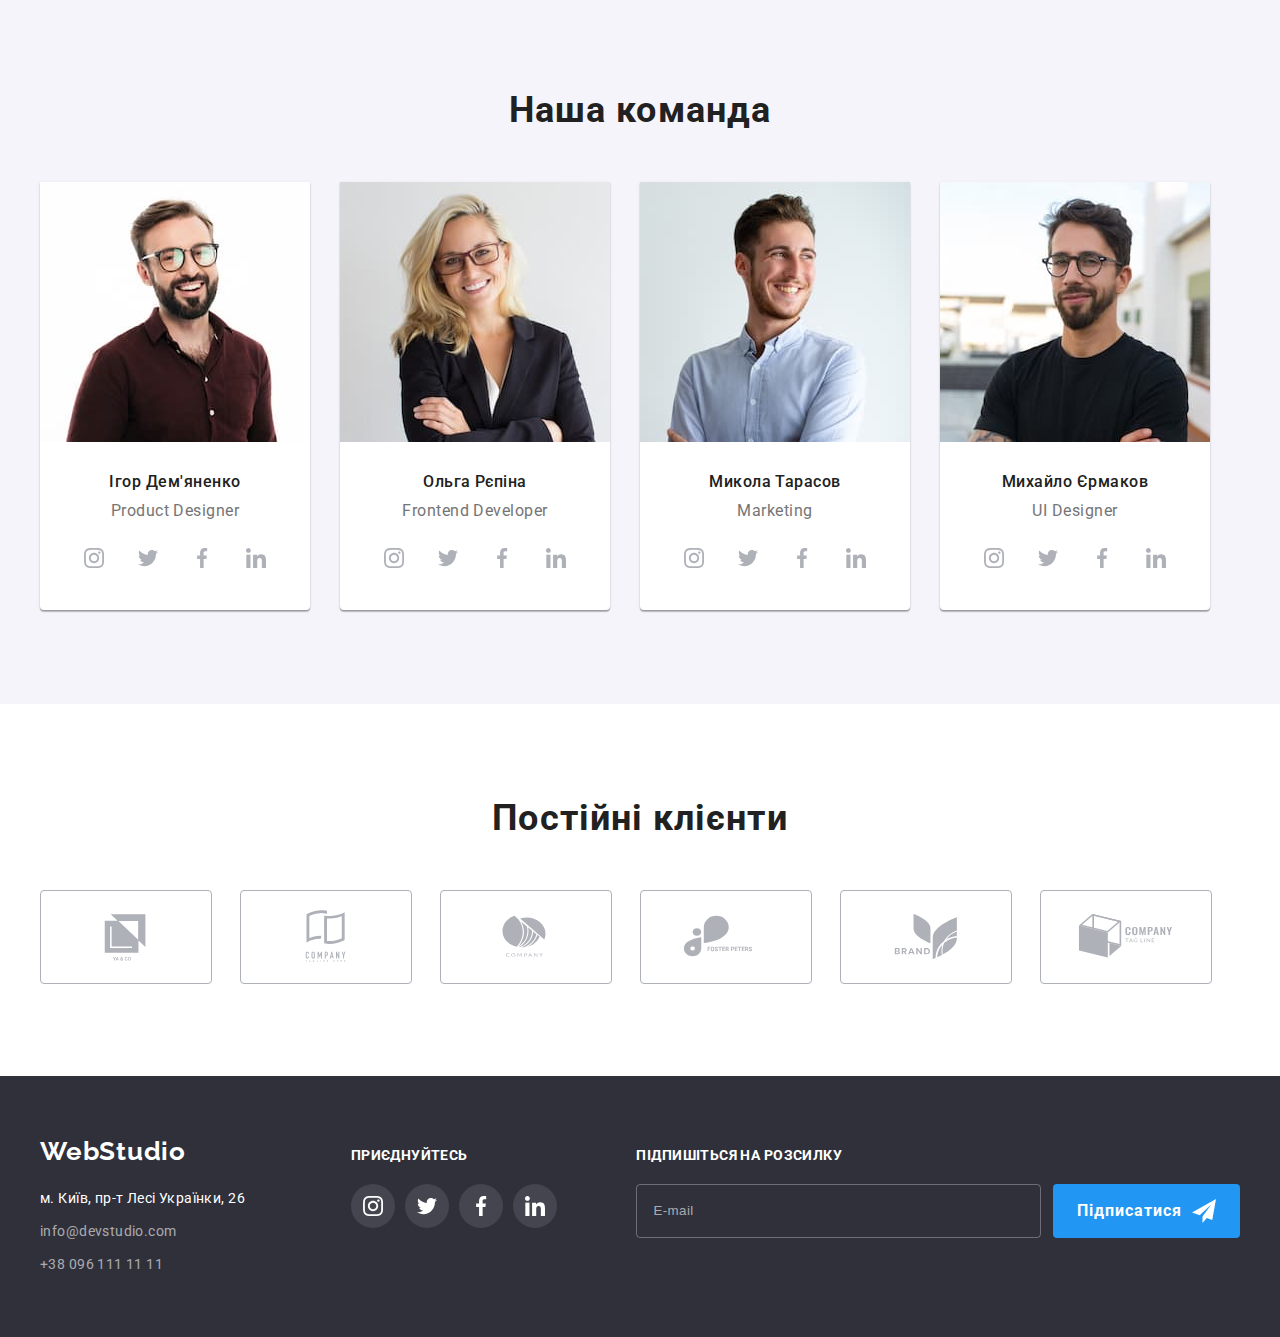
==== commit a673be89: "refactoring without footer BEM editing" ====
--- a/index.html
+++ b/index.html
@@ -12,8 +12,7 @@
       crossorigin="anonymous"
       referrerpolicy="no-referrer"
     />
-    <link rel="stylesheet" href="./css/styles.css" />
-    <link rel="stylesheet" href="./sass/main.scss" />
+    <link rel="stylesheet" href="./css/main.min.css" />
     <link rel="preconnect" href="https://fonts.googleapis.com" />
     <link rel="preconnect" href="https://fonts.gstatic.com" crossorigin />
     <link
@@ -23,28 +22,28 @@
   </head>
   <body>
     <header class="header">
-      <div class="container">
-        <nav class="header-navigation">
-          <a href="#" class="header-logo"
-            ><span class="logo-web">Web</span>Studio</a
+      <div class="container header__container">
+        <nav class="navigation header__navigation">
+          <a href="#" class="logo header__logo"
+            ><span class="logo__web">Web</span>Studio</a
           >
-          <ul class="nav-list">
-            <li><a href="#" class="nav-link active">Студія</a></li>
-            <li><a href="./portfolio.html" class="nav-link">Портфоліо</a></li>
-            <li><a href="#" class="nav-link">Контакти</a></li>
+          <ul class="menu list">
+            <li><a href="#" class="menu__link active">Студія</a></li>
+            <li><a href="./portfolio.html" class="menu__link">Портфоліо</a></li>
+            <li><a href="#" class="menu__link">Контакти</a></li>
           </ul>
         </nav>
-        <ul class="contacts-list">
-          <li class="contact-item">
-            <a class="contact-header-link" href="mailto:info@devstudio.com"
-              ><svg class="contacts-icon" width="16" height="12">
+        <ul class="contact list">
+          <li>
+            <a class="contact__link" href="mailto:info@devstudio.com"
+              ><svg class="contact__icon" width="16" height="12">
                 <use href="./images/symbol-defs.svg#icon-envelope"></use></svg
               >info@devstudio.com</a
             >
           </li>
-          <li class="contact-item">
-            <a class="contact-header-link" href="tel:+380961111111"
-              ><svg class="contacts-icon" width="10" height="16">
+          <li>
+            <a class="contact__link" href="tel:+380961111111"
+              ><svg class="contacts__icon" width="10" height="16">
                 <use href="./images/symbol-defs.svg#icon-smartphone"></use></svg
               >+38 096 111 11 11</a
             >
@@ -53,10 +52,10 @@
       </div>
     </header>
     <main class="main">
-      <section class="hero">
-        <div class="container">
+      <section class="hero margin__hero">
+        <div>
           <h1 class="hero-title">Ефективні рішення для вашого бізнесу</h1>
-          <button type="button" class="button" data-modal-open>
+          <button class="button" type="button" data-modal-open>
             Замовити послугу
           </button>
         </div>
@@ -462,7 +461,7 @@
       </section>
     </main>
     <footer class="footer">
-      <div class="container">
+      <div class="container footer__container">
         <div class="footer-adress-section">
           <a href="#" class="footer-logo"
             ><span class="logo-web">Web</span>Studio</a
@@ -622,7 +621,7 @@
             />
             <label class="form-conditions" for="conditions">
               <span>
-                <svg class="modal-check-icon" width="16" height="15">
+                <svg width="16" height="15">
                   <use href="./images/symbol-defs.svg#icon-checkbox"></use>
                 </svg>
               </span>
--- a/css/main.min.css
+++ b/css/main.min.css
@@ -0,0 +1 @@
+:root{--title-text-color: #212121;--paragraph-text-color: #757575;--secondary-text-color: #ffffff;--accent-color: #2196f3;--hover-focus-color: #188ce8;--background-main-color: #ffffff;--background-footer-color: #2f303a;--background-secondary-color: #f5f4fa;--border-item-color: #eeeeee;--secondary-icon-color: #afb1b8;--main-font: "Roboto"}p,h1,h2,h3,h4,h5,h6{margin:0}ul,ol{margin:0;padding-left:0}address{font-style:normal}img{display:block;max-width:100%;height:auto}body{margin:0;background:var(--background-main-color);color:var(--title-text-color);font-family:var(--main-font),sans-serif}.container{margin:0 auto;width:1200px;padding-left:15px;padding-right:15px}.list{display:flex;align-items:center;list-style:none}.button{padding:10px 32px;border-radius:4px;border:0px;font-family:inherit;font-weight:700;font-size:16px;line-height:1.88;letter-spacing:.06em;color:var(--secondary-text-color);background-color:var(--accent-color);cursor:pointer;transition-property:background-color;transition-duration:250ms;transition-timing-function:cubic-bezier(0.4, 0, 0.2, 1)}.button:hover,.button:focus{background-color:var(--hover-focus-color)}.button-secondary{padding:6px 25px;border-radius:4px;border:0px;font-family:inherit;font-weight:500;font-size:16px;line-height:1.62;color:var(--title-text-color);background-color:var(--background-secondary-color);cursor:pointer;outline:none;transition-property:color,background-color,box-shadow;transition-duration:250ms;transition-timing-function:cubic-bezier(0.4, 0, 0.2, 1)}.button-secondary:hover,.button-secondary:focus{color:var(--secondary-text-color);background-color:var(--accent-color);box-shadow:0px 3px 1px rgba(0,0,0,.1),0px 1px 2px rgba(0,0,0,.08),0px 2px 2px rgba(0,0,0,.12)}.modal{padding:10px 52px}.subscribe{padding:10px 24px;display:flex;align-items:center;gap:10px;fill:var(--background-main-color)}.backdrop{width:100%;height:100%;background-color:rgba(0,0,0,.2);position:fixed;top:0;transition-property:opacity,visibility;transition-duration:250ms;transition-timing-function:cubic-bezier(0.4, 0, 0.2, 1)}.modal-window{width:528px;min-height:581px;background-color:var(--background-main-color);border-radius:4px;position:absolute;top:50%;left:50%;padding:40px;transform:translate(-50%, -50%) scale(1);transition-property:transform,border-radius;transition-duration:250ms;transition-timing-function:cubic-bezier(0.4, 0, 0.2, 1)}.backdrop.is-hidden .modal-window{transform:translate(-50%, -50%) scale(0);border-radius:50%}.close-modal{width:30px;height:30px;border-radius:50%;border:1px solid rgba(0,0,0,.1);background-color:rgba(0,0,0,0);cursor:pointer;display:flex;align-items:center;justify-content:center;position:absolute;right:8px;top:8px;outline:0;transition-property:background-color,fill;transition-duration:250ms;transition-timing-function:cubic-bezier(0.4, 0, 0.2, 1)}.close-modal:hover,.close-modal:focus{background-color:var(--accent-color);fill:var(--background-main-color)}.is-hidden{opacity:0;visibility:hidden;pointer-events:none}.modal-title{font-weight:700;font-size:20px;line-height:1.15;text-align:center;letter-spacing:.03em;margin-bottom:12px}.modal-input{width:100%;height:40px;padding-left:42px;border:1px solid rgba(33,33,33,.2);border-radius:4px;font-size:12px;line-height:14px;letter-spacing:1.16;outline:rgba(0,0,0,0);transition-property:border-color;transition-duration:250ms;transition-timing-function:cubic-bezier(0.4, 0, 0.2, 1)}.modal-input:focus,.modal-input:hover{border-color:var(--accent-color)}.modal-icon{position:absolute;left:12px;top:50%;transform:translateY(-50%)}.modal-input:focus+.modal-icon,.modal-input:hover+.modal-icon{fill:var(--accent-color)}.modal-textarea{width:100%;height:120px;padding:12px 16px;border:1px solid rgba(33,33,33,.2);border-radius:4px;resize:none;font-size:12px;line-height:14px;letter-spacing:1.16;outline:rgba(0,0,0,0);transition-property:border-color;transition-duration:250ms;transition-timing-function:cubic-bezier(0.4, 0, 0.2, 1)}.modal-textarea:focus,.modal-textarea:hover{border-color:var(--accent-color)}.modal-textarea::-moz-placeholder{font-size:12px;line-height:14px;letter-spacing:1.16;color:rgba(117,117,117,.5)}.modal-textarea:-ms-input-placeholder{font-size:12px;line-height:14px;letter-spacing:1.16;color:rgba(117,117,117,.5)}.modal-textarea::placeholder{font-size:12px;line-height:14px;letter-spacing:1.16;color:rgba(117,117,117,.5)}.modal-textarea-wrap{margin-bottom:20px}.modal-lable{font-size:12px;line-height:1.16;letter-spacing:.01em;color:var(--paragraph-text-color)}.modal-field{margin-bottom:10px}.input-wrap{position:relative;display:flex;align-items:center}.modal-conditions-wrap{display:flex;margin-bottom:30px;align-items:center;justify-content:center}.form-conditions{font-size:14px;line-height:1.71;letter-spacing:.03em;color:var(--paragraph-text-color);display:flex;align-items:center;gap:8px}.form-conditions span{width:16px;height:15px;border:2px solid var(--title-text-color);border-radius:2px;display:flex;align-items:center;justify-content:center;fill:rgba(0,0,0,0)}.input-check:checked+.form-conditions span{fill:var(--background-main-color);background-color:var(--accent-color);border-color:rgba(0,0,0,0)}.input-check:focus+.form-conditions span{border-color:var(--accent-color)}.form-conditions-link{font-size:14px;line-height:1.71;letter-spacing:.03em;color:var(--accent-color);margin-left:5px}.modal-button-wrap{text-align:center}.header{background:var(--background-main-color);border-bottom:1px solid #ececec}.header__container{display:flex;justify-content:space-between}.header__navigation{display:flex;align-items:center}.logo{font-family:"Raleway";font-weight:700;font-size:26px;line-height:1.19;text-decoration:none;letter-spacing:.03em;color:#000}.header__logo{margin-right:93px}.logo__web{color:var(--accent-color)}.menu{gap:50px}.menu__link{display:block;padding-top:32px;padding-bottom:32px;font-weight:500;font-size:14px;line-height:1.14;letter-spacing:.02em;text-decoration:none;color:var(--title-text-color);outline:0;position:relative;transition-property:color;transition-duration:250ms;transition-timing-function:cubic-bezier(0.4, 0, 0.2, 1)}.menu__link:hover,.menu__link:focus{color:var(--accent-color)}.menu__link::before{content:"";width:100%;height:4px;border-radius:2px;background-color:var(--accent-color);position:absolute;bottom:-1px;transform:scaleX(0);opacity:0;transition-property:transform,opacity;transition-duration:250ms;transition-timing-function:cubic-bezier(0.4, 0, 0.2, 1)}.menu__link:hover::before,.menu__link:focus::before{transform:scaleX(1);opacity:1}.menu__link.active{color:var(--accent-color)}.active::before{transform:scaleX(1);opacity:1}.contact{gap:50px}.contact__link{display:flex;align-items:center;gap:10px;padding-top:32px;padding-bottom:32px;font-weight:500;font-size:14px;line-height:1.14;letter-spacing:.02em;color:var(--paragraph-text-color);text-decoration:none;outline:0;transition-property:color;transition-duration:250ms;transition-timing-function:cubic-bezier(0.4, 0, 0.2, 1)}.contact__link:hover,.contact__link:focus{color:var(--accent-color)}.contacts__icon{fill:currentColor;transition-property:fill;transition-duration:250ms;transition-timing-function:cubic-bezier(0.4, 0, 0.2, 1)}.hero{padding-top:200px;padding-bottom:200px;text-align:center;background-color:var(--background-footer-color);background-image:linear-gradient(rgba(47, 48, 58, 0.4), rgba(47, 48, 58, 0.4)),url(../images/hero-background.jpg);background-repeat:no-repeat;background-position:center;background-size:cover;max-width:1600px}.margin__hero{margin:0 auto}.hero-title{margin-bottom:30px;margin-left:auto;margin-right:auto;width:696px;font-weight:900;font-size:44px;line-height:1.36;letter-spacing:.06em;text-transform:uppercase;color:var(--secondary-text-color)}.benefits{padding-top:94px;padding-bottom:94px}.visualy-hidden{position:absolute;white-space:nowrap;width:1px;height:1px;overflow:hidden;border:0;padding:0;clip:rect(0 0 0 0);-webkit-clip-path:inset(50%);clip-path:inset(50%);margin:-1px}.benefits-list{display:flex;gap:30px;list-style:none}.benefits-item{width:270px}.benefits-item:nth-child(1)::before{content:"";display:block;width:270px;height:120px;border-radius:4px;background-image:url(../images/sputnik.svg);background-color:var(--background-secondary-color);background-repeat:no-repeat;background-position:center;margin-bottom:30px}.benefits-item:nth-child(2)::before{content:"";display:block;width:270px;height:120px;border-radius:4px;background-image:url(../images/clock.svg);background-color:var(--background-secondary-color);background-repeat:no-repeat;background-position:center;margin-bottom:30px}.benefits-item:nth-child(3)::before{content:"";display:block;width:270px;height:120px;border-radius:4px;background-image:url(../images/diagram.svg);background-color:var(--background-secondary-color);background-repeat:no-repeat;background-position:center;margin-bottom:30px}.benefits-item:nth-child(4)::before{content:"";display:block;width:270px;height:120px;border-radius:4px;background-image:url(../images/astronaut.svg);background-color:var(--background-secondary-color);background-repeat:no-repeat;background-position:center;margin-bottom:30px}.benefits-title{margin-bottom:10px;font-weight:700;font-size:14px;line-height:1.14;text-transform:uppercase}.benefits-description{font-size:14px;line-height:1.71;color:var(--paragraph-text-color)}.projects{padding-top:0px;padding-bottom:94px}.projects-title{margin-bottom:50px;font-weight:700;font-size:36px;line-height:1.16;text-align:center;letter-spacing:.03em}.projects-list{display:flex;gap:30px;list-style:none}.projects-item{position:relative}.projects-description{font-weight:700;font-size:14px;line-height:1.14;letter-spacing:.03em;text-align:center;text-transform:uppercase;color:var(--secondary-text-color);position:absolute;bottom:0;width:100%;height:70px;display:flex;align-items:center;justify-content:center;background-image:linear-gradient(rgba(47, 48, 58, 0.8), rgba(47, 48, 58, 0.8))}.team{padding-top:94px;padding-bottom:94px;background-color:var(--background-secondary-color)}.team-title{margin-bottom:50px;font-weight:700;font-size:36px;line-height:1.16;text-align:center;letter-spacing:.03em}.team-list{display:flex;gap:30px;list-style:none}.team-item{border-radius:0px 0px 4px 4px;box-shadow:0px 1px 3px rgba(0,0,0,.12),0px 1px 1px rgba(0,0,0,.14),0px 2px 1px rgba(0,0,0,.2);text-align:center;width:270px;background-color:var(--background-main-color)}.team-item>div{padding-top:30px;padding-bottom:30px}.team-member{margin-bottom:10px;font-weight:500;font-size:16px;line-height:1.19;letter-spacing:.03em}.team-member-description{line-height:1.19;letter-spacing:.03em;margin-bottom:16px;color:var(--paragraph-text-color)}.team-soc-list{display:flex;justify-content:center;gap:10px;list-style:none}.team-soc-list-item{width:44px;height:44px}.team-soc-link{width:100%;height:100%;display:flex;justify-content:center;align-items:center;border-radius:50%;fill:var(--secondary-icon-color);outline:0;transition-property:fill,background-color;transition-duration:250ms;transition-timing-function:cubic-bezier(0.4, 0, 0.2, 1)}.team-soc-link:focus,.team-soc-link:hover{background-color:var(--accent-color);fill:#fff}.clients{padding-top:94px;padding-bottom:94px}.clients-title{margin-bottom:50px;font-weight:700;font-size:36px;line-height:1.16;text-align:center;letter-spacing:.03em}.clients-list{display:flex;gap:30px;list-style:none}.clients-item{width:170px;height:92px}.clients-link{display:flex;width:100%;height:100%;border:1px solid var(--secondary-icon-color);border-radius:4px;align-items:center;justify-content:center;transition-property:border;transition-duration:250ms;transition-timing-function:cubic-bezier(0.4, 0, 0.2, 1);outline:0}.clients-link:hover,.clients-link:focus{border:1px solid var(--hover-focus-color)}.clients-icon{fill:var(--secondary-icon-color);transition-property:fill;transition-duration:250ms;transition-timing-function:cubic-bezier(0.4, 0, 0.2, 1)}.clients-link:hover .clients-icon,.clients-link:focus .clients-icon{fill:var(--hover-focus-color)}.footer{padding:60px 0px;background-color:var(--background-footer-color)}.footer__container{display:flex;align-items:baseline}.footer-adress-section{margin-right:auto}.footer-logo{display:inline-block;margin-bottom:20px;font-family:"Raleway";font-weight:700;font-size:26px;line-height:1.19;text-decoration:none;letter-spacing:.03em;color:var(--secondary-text-color);text-decoration:none}.address{width:231px;font-style:normal}.address-list{list-style:none}.address-item:not(:last-child){margin-bottom:9px}.map-link{font-size:14px;line-height:1.71;letter-spacing:.03em;color:var(--secondary-text-color);text-decoration:none;transition-property:color;transition-duration:250ms;transition-timing-function:cubic-bezier(0.4, 0, 0.2, 1)}.map-link:hover,.map-link:focus{color:var(--accent-color)}.address-link{font-size:14px;line-height:1.71;letter-spacing:.03em;color:rgba(255,255,255,.6);text-decoration:none;transition-property:color;transition-duration:250ms;transition-timing-function:cubic-bezier(0.4, 0, 0.2, 1)}.address-link:hover,.address-link:focus{color:var(--accent-color)}.footer-soc-section{margin-right:auto}.footer-soc-description{margin-bottom:20px;font-weight:700;font-size:14px;line-height:1.14;letter-spacing:.03em;text-transform:uppercase;color:var(--secondary-text-color)}.footer-soc-list{display:flex;gap:10px;list-style:none}.footer-soc-list-item{width:44px;height:44px}.footer-soc-link{display:flex;justify-content:center;align-items:center;border-radius:50%;background-color:rgba(255,255,255,.1);width:100%;height:100%;fill:#fff;outline:0;transition-property:background-color;transition-duration:250ms;transition-timing-function:cubic-bezier(0.4, 0, 0.2, 1)}.footer-soc-link:hover,.footer-soc-link:focus{background-color:var(--hover-focus-color);border-radius:50%}.footer-sub-description{margin-bottom:20px;font-weight:700;font-size:14px;line-height:1.14;letter-spacing:.03em;text-transform:uppercase;color:var(--secondary-text-color)}.footer-sub-form{display:flex;gap:12px}.footer-sub-input{color:var(--secondary-text-color);line-height:1.25;letter-spacing:.03em;width:385px;height:50px;border:1px solid rgba(255,255,255,.3);border-radius:4px;background-color:rgba(0,0,0,0);padding-left:16px;outline:none;transition-property:border-color;transition-duration:250ms;transition-timing-function:cubic-bezier(0.4, 0, 0.2, 1)}.footer-sub-input::-moz-placeholder{line-height:1.25;letter-spacing:.03em;color:rgba(255,255,255,.6)}.footer-sub-input:-ms-input-placeholder{line-height:1.25;letter-spacing:.03em;color:rgba(255,255,255,.6)}.footer-sub-input::placeholder{line-height:1.25;letter-spacing:.03em;color:rgba(255,255,255,.6)}.footer-sub-input:hover,.footer-sub-input:focus{border-color:var(--accent-color)}.portfolio{padding-top:94px;padding-bottom:94px}.filter-buttons{display:flex;gap:8px;justify-content:center;text-align:center;margin-bottom:50px;list-style:none}.portfolio-list{display:flex;flex-wrap:wrap;gap:30px;list-style:none}.portfolio-item{width:370px}.portfolio-link{display:block;text-decoration:none;outline:0;transition-property:box-shadow;transition-duration:250ms;transition-timing-function:cubic-bezier(0.4, 0, 0.2, 1)}.portfolio-link:hover,.portfolio-link:focus{box-shadow:0px 1px 1px rgba(0,0,0,.12),0px 4px 4px rgba(0,0,0,.06),1px 4px 6px rgba(0,0,0,.16)}.portfolio-link:hover .overlay,.portfolio-link:focus .overlay{transform:translate(0)}.portfolio-item-border{padding:20px 24px;border-right:1px solid var(--border-item-color);border-bottom:1px solid var(--border-item-color);border-left:1px solid var(--border-item-color)}.portfolio-title{margin-bottom:4px;font-size:18px;line-height:2;letter-spacing:.06em;color:var(--title-text-color)}.portfolio-description{line-height:1.88;letter-spacing:.03em;color:var(--paragraph-text-color)}.portfolio-animation-box{position:relative;overflow:hidden}.overlay{display:flex;position:absolute;top:0;height:100%;padding:63px 24px;overflow:auto;font-size:18px;line-height:1.56;letter-spacing:.03em;color:var(--secondary-text-color);background-color:rgba(33,150,243,.9);transform:translateY(101%);transition-property:transform;transition-duration:250ms;transition-timing-function:cubic-bezier(0.4, 0, 0.2, 1)}/*# sourceMappingURL=main.min.css.map */